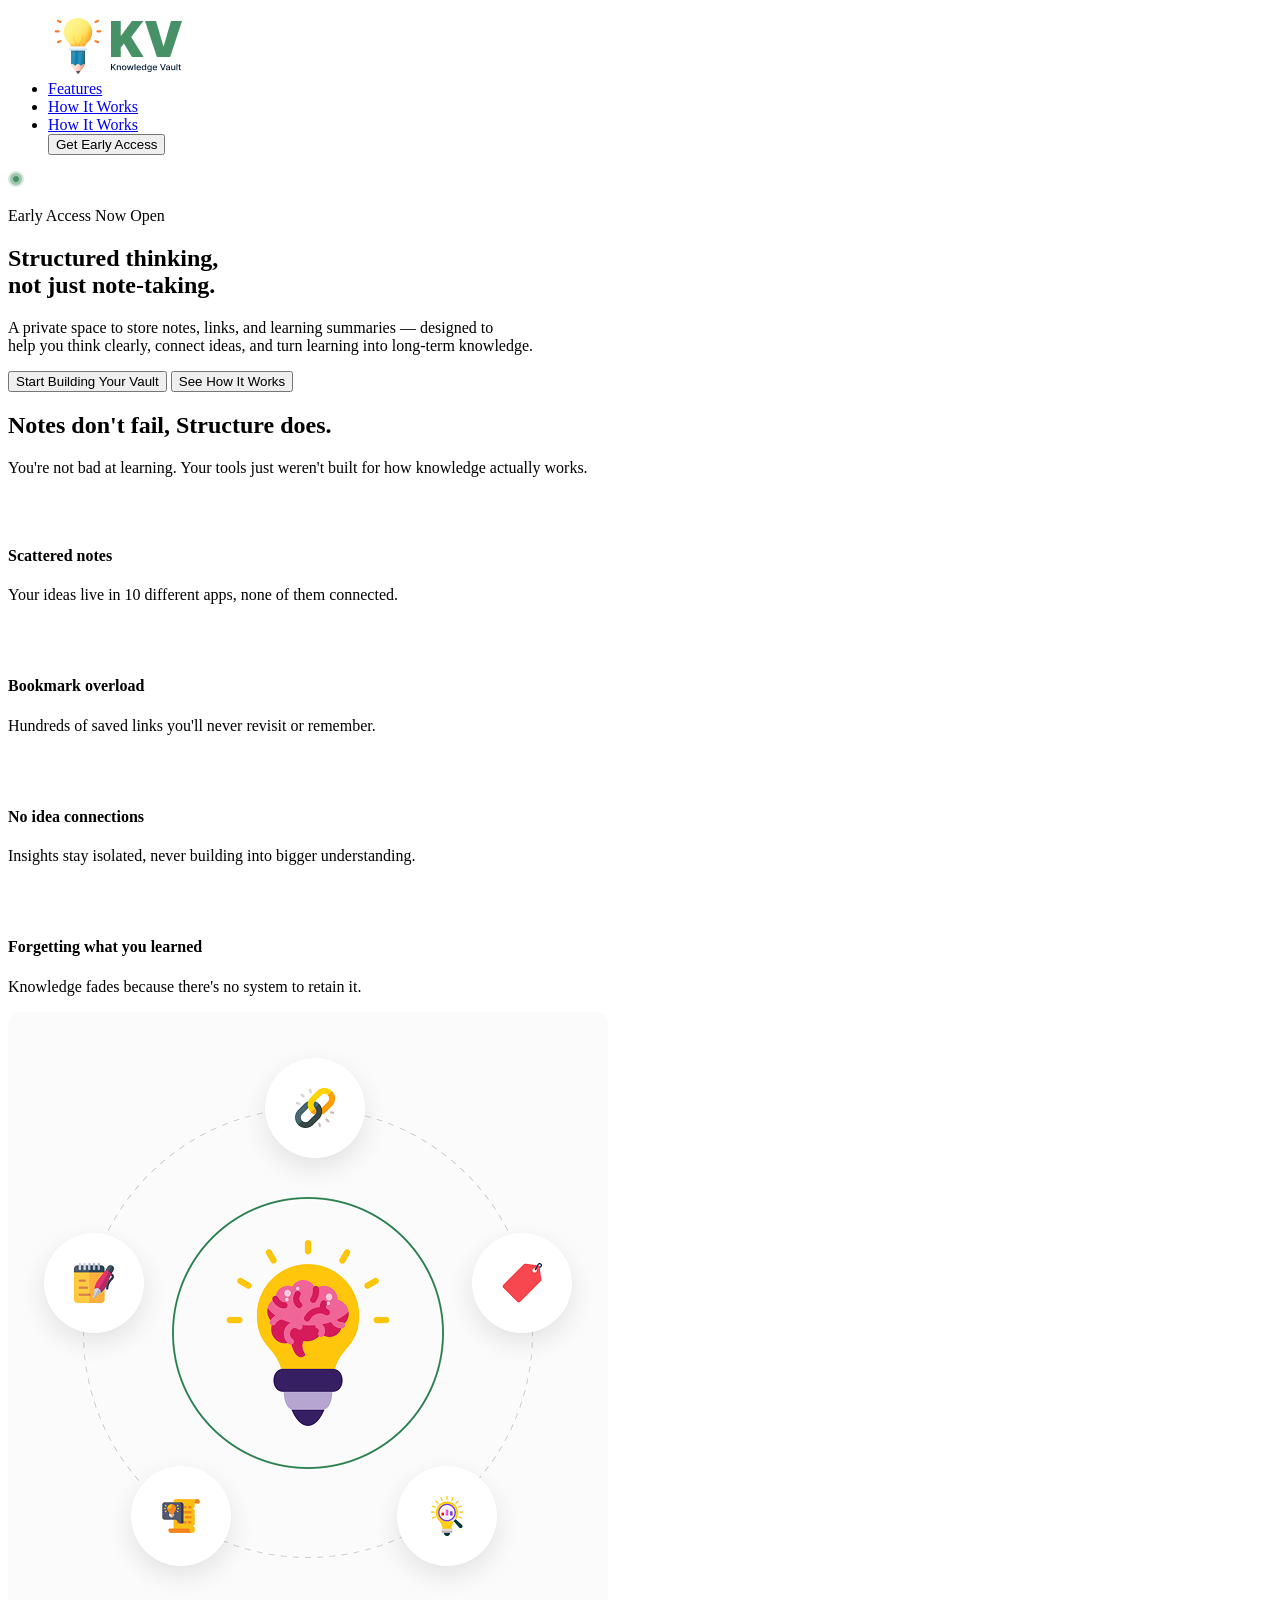
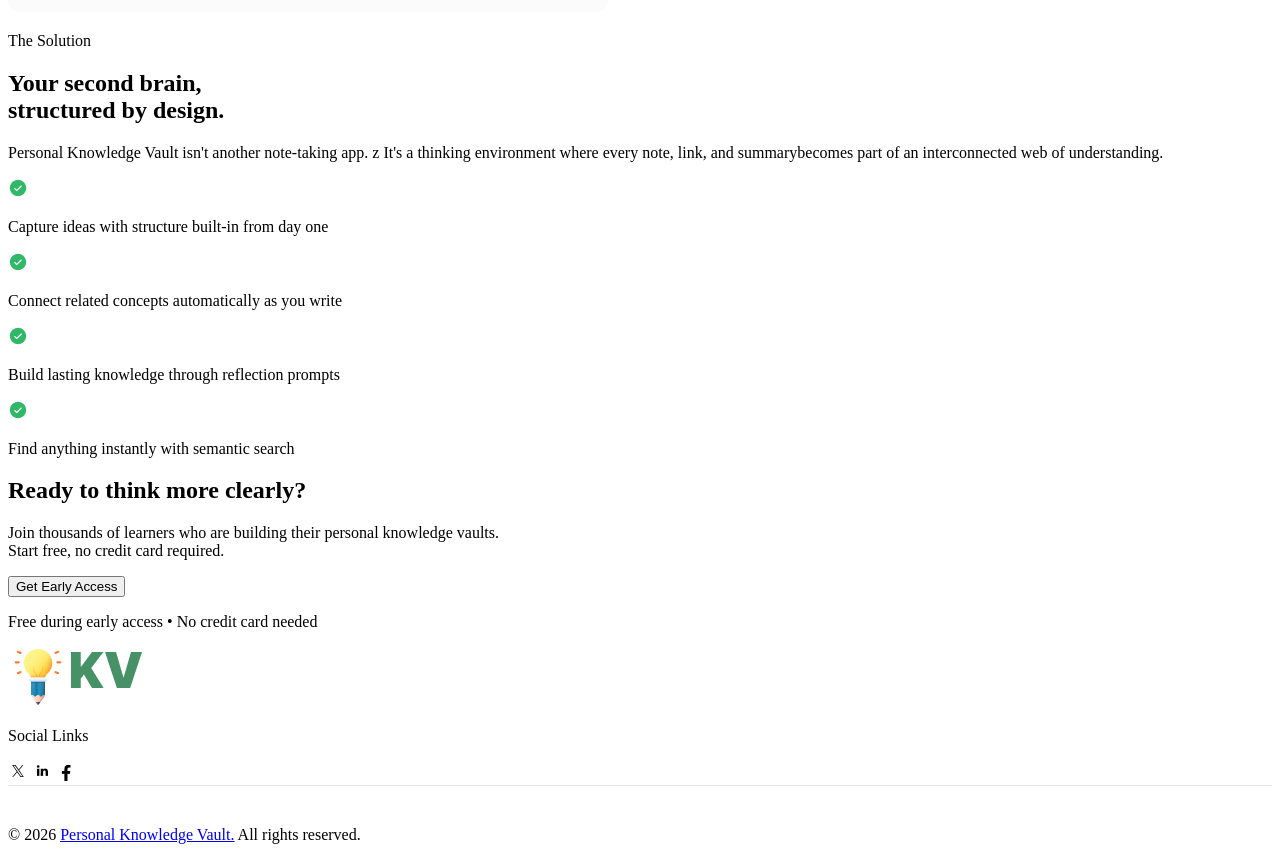
==== index.html @ a53e4078 "Footer Section" ====
<!DOCTYPE html>
<html lang="en">
<head>
    <meta charset="UTF-8">
    <meta name="viewport" content="width=device-width, initial-scale=1.0">
    <link rel="stylesheet" href="/style/style.css">
    <title>Assignment 1</title>
    
</head>
<body>
    <!-- Navbar Section -->
    <header>
        <nav>
            <ul>
                <div>
                    <img src="/assets/logo-navbar.png" alt="">
                </div>
                <div>
                    <li><a href="#">Features</a></li>
                    <li><a href="#">How It Works</a></li>
                    <li><a href="#">How It Works</a></li>
                </div>
                <div>
                    <button>Get Early Access</button>
                </div>
            </ul>
        </nav>
    </header>
    <!-- Banner Section -->
    <section>
        <div>
            <div>
                <img src="/assets/Group 5.png" alt="">
                <p>Early Access Now Open</p>
            </div>
            <h1>
                Structured thinking,</br>
                <span>
                    not just note-taking.
                </span> 
            </h1>
            <p>
                A private space to store notes, links, and learning summaries — designed to</br>
                help you think clearly, connect ideas, and turn learning into long-term knowledge.
            </p>
            <div>
                <button>
                    Start Building Your Vault
                </button>
                <button>
                    See How It Works
                </button>
            </div>
        </div>
    </section>
    <!-- Notes Section -->
     <section>
        <div>
            <div>
                <h2>
                    Notes don't fail, Structure does.
                </h2>
                <p>
                    You're not bad at learning. Your tools just weren't built for how knowledge actually works.
                </p>
            </div>

            <div>
                <div>
                    <div>
                        <img src="/assets/Vector.png" alt="">
                    </div>
                    <h4>Scattered notes</h4>
                    <p>Your ideas live in 10 different apps, none of them connected.</p>
                </div>
                
                <div>
                    <div>
                        <img src="/assets/Bookmarks.png" alt="">
                    </div>
                    <h4>Bookmark overload</h4>
                    <p>Hundreds of saved links you'll never revisit or remember.</p>
                </div>

                <div>
                    <div>
                        <img src="/assets/Brain.png" alt="">
                    </div>
                    <h4>No idea connections</h4>
                    <p>Insights stay isolated, never building into bigger understanding.</p>
                </div>

                <div>
                    <div>
                        <img src="/assets/Info.png" alt="">
                    </div>
                    <h4>Forgetting what you learned</h4>
                    <p>Knowledge fades because there's no system to retain it.</p>
                </div>
            </div>
        </div>
     </section>

     <!-- Second Brain Section -->
      <section>
        <div>
            <div>
                <img src="/assets/knowledge.png" alt="">
            </div>

            <div>
                <p>The Solution</p>
                <h2>Your second brain,</br>structured by design.</h2>
                <p>
                    Personal Knowledge Vault isn't another note-taking app. z It's a thinking environment where every note, link, and summarybecomes part of an interconnected web of understanding.
                </p>
                <div>
                    <div>
                        <img src="/assets/CheckCircle.png" alt="">
                        <p>Capture ideas with structure built-in from day one</p>
                    </div>
                    <div>
                        <img src="/assets/CheckCircle.png" alt="">
                        <p>Connect related concepts automatically as you write</p>
                    </div>
                    <div>
                        <img src="/assets/CheckCircle.png" alt="">
                        <p>Build lasting knowledge through reflection prompts</p>
                    </div>
                    <div>
                        <img src="/assets/CheckCircle.png" alt="">
                        <p>Find anything instantly with semantic search</p>
                    </div>
                    
                </div>
            </div>
        </div>
      </section>
      <!-- Early Access Section -->
       <section>
        <div>
            <div>
                <h2>
                    Ready to think more clearly?
                </h2>
                <p>
                    Join thousands of learners who are building their personal knowledge vaults.</br>Start free, no credit card required.
                </p>
                <button>Get Early Access</button>
            </div>
            <div>
                <p>Free during early access • No credit card needed</p>
            </div>
        </div>
       </section>

       <section>
        <div>
            <div>
                <img src="/assets/logo-footer.png" alt="">
                <div>
                    <div>
                        <p>
                        Social Links
                        </p>
                    </div>
                    
                    <div>
                        <img src="/assets/twiter.png" alt=""><a href=""></a></img>
                        <img src="/assets/linkdin.png" alt=""><a href=""></a></img>
                        <img src="/assets/facebook.png" alt=""><a href=""></a></img>
                    </div>
                </div>
            </div>
            <div>
                <div style="padding: 0px; border-bottom: 1px solid #E5E7EB; margin-bottom: 40px;"></div>
                <p>© 2026 <a href="https://devrafid.github.io/assignment_1/">Personal Knowledge Vault.</a> All rights reserved.</p>
            </div>
        </div>
       </section>
</body>
</html>
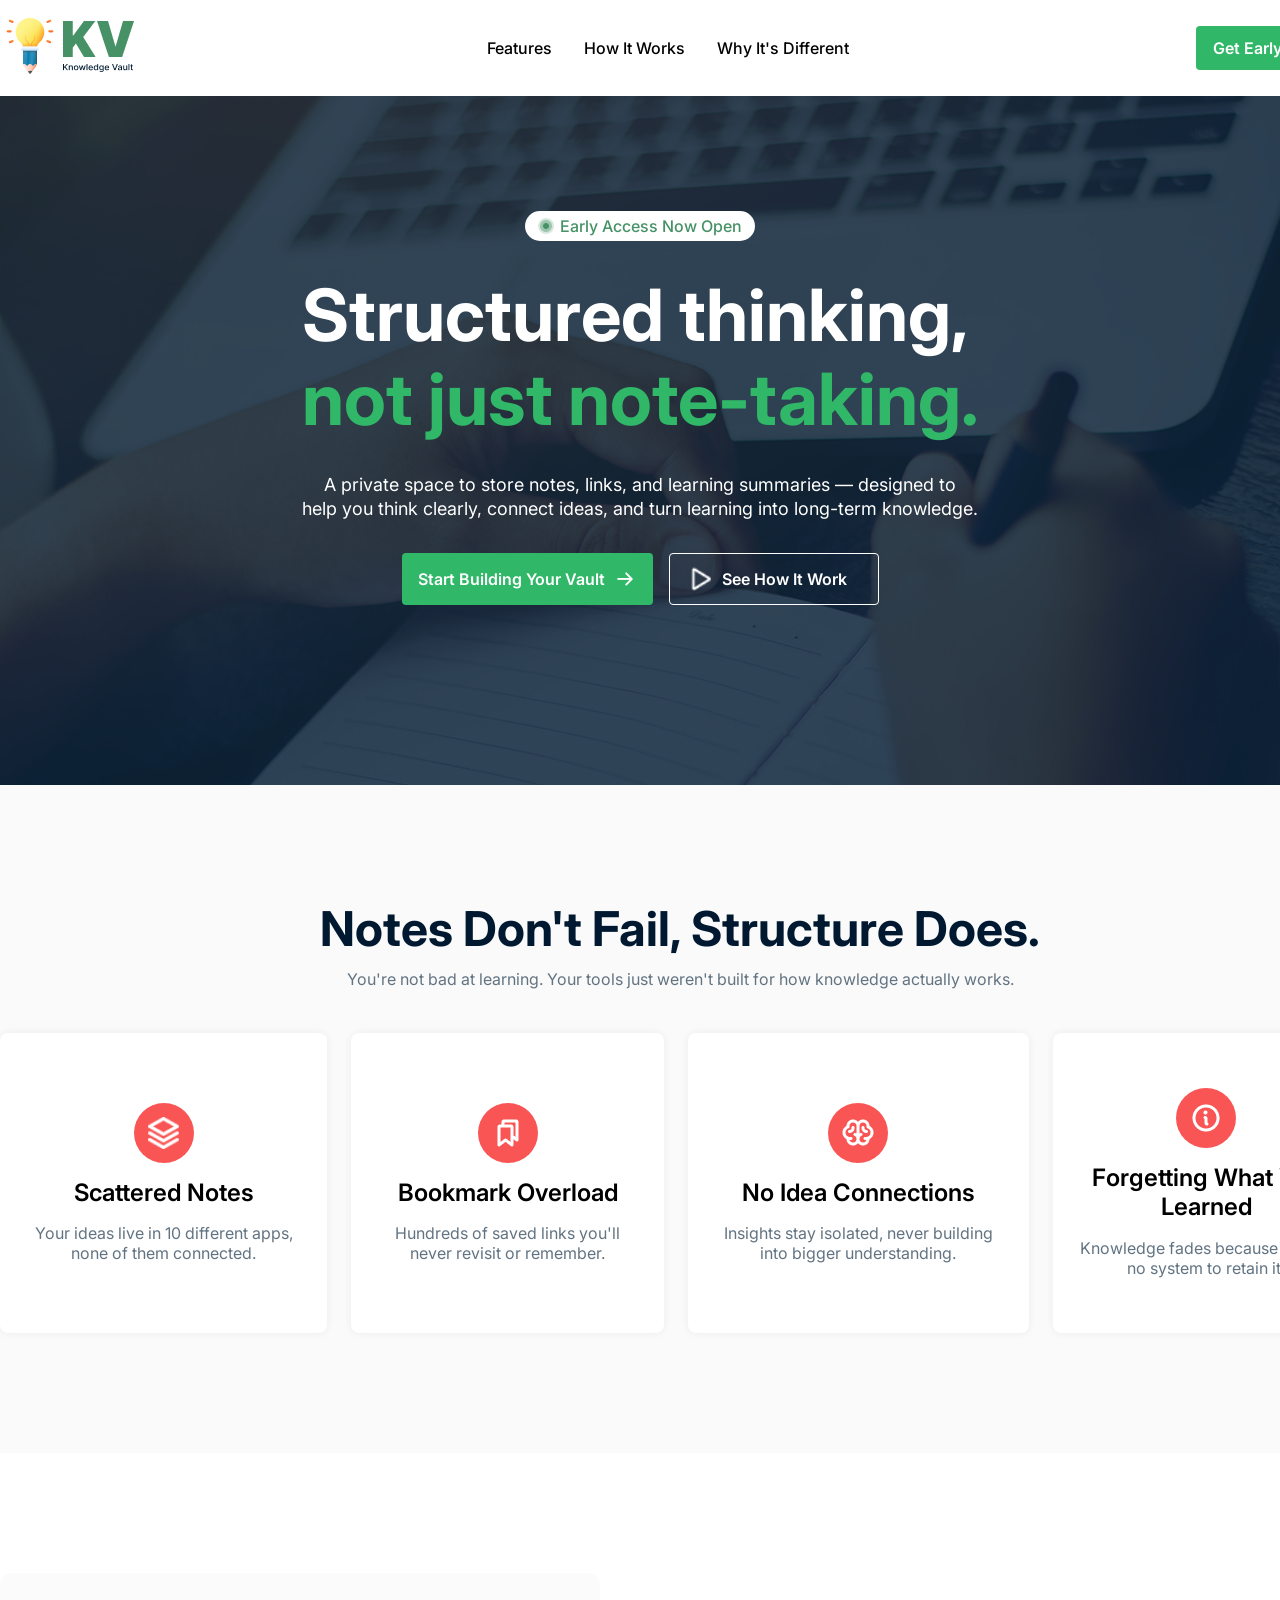
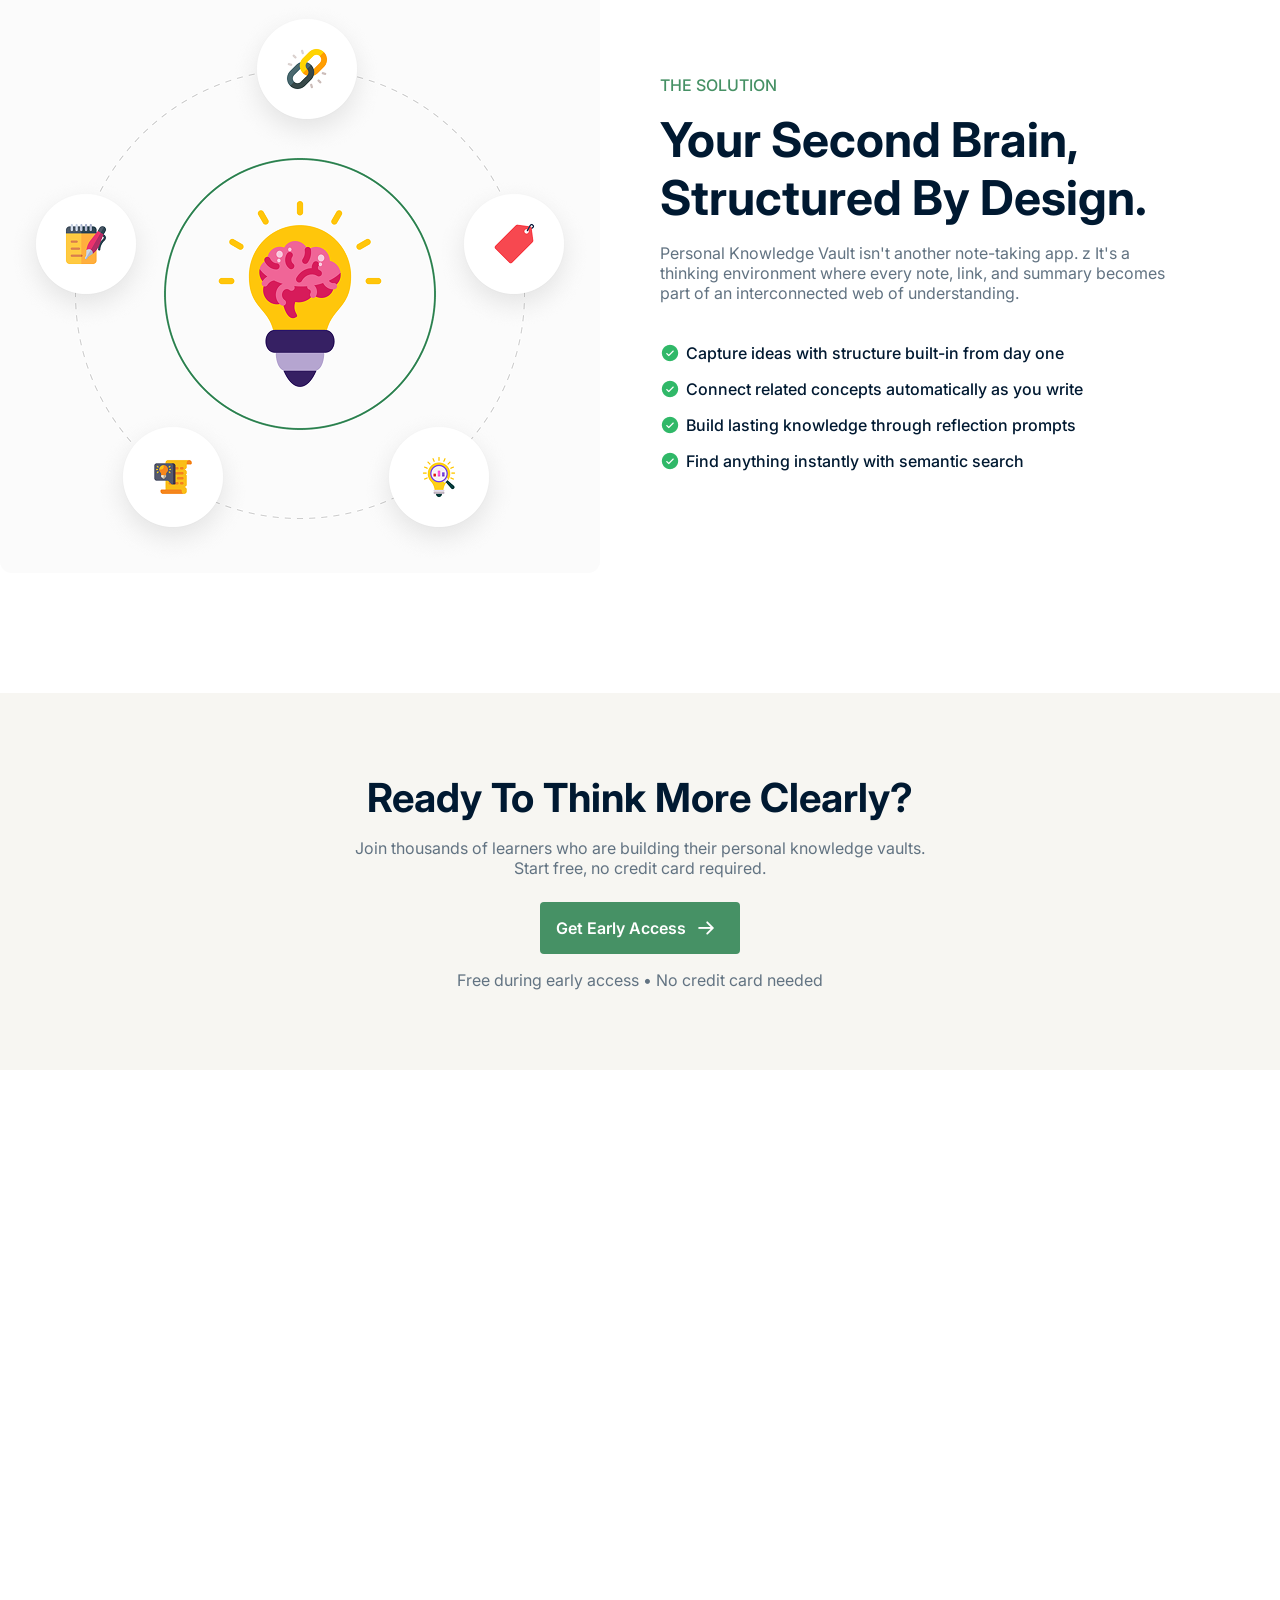
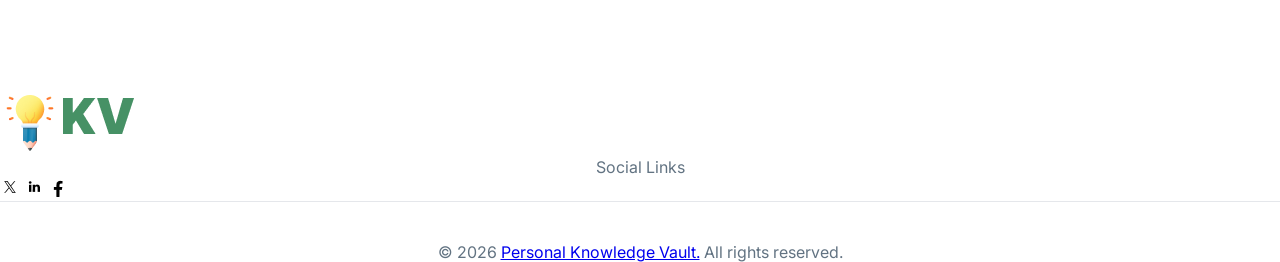
==== commit 121f24c6: "Adding Most of the sections css" ====
--- a/index.html
+++ b/index.html
@@ -5,58 +5,65 @@
     <meta name="viewport" content="width=device-width, initial-scale=1.0">
     <link rel="stylesheet" href="/style/style.css">
     <title>Assignment 1</title>
-    
+    <link rel="preconnect" href="https://fonts.googleapis.com">
+    <link rel="preconnect" href="https://fonts.gstatic.com" crossorigin>
+    <link href="https://fonts.googleapis.com/css2?family=Inter:ital,opsz,wght@0,14..32,100..900;1,14..32,100..900&family=Open+Sans:ital,wght@0,300..800;1,300..800&display=swap" rel="stylesheet">
 </head>
 <body>
     <!-- Navbar Section -->
     <header>
         <nav>
-            <ul>
-                <div>
-                    <img src="/assets/logo-navbar.png" alt="">
-                </div>
-                <div>
-                    <li><a href="#">Features</a></li>
-                    <li><a href="#">How It Works</a></li>
-                    <li><a href="#">How It Works</a></li>
-                </div>
-                <div>
-                    <button>Get Early Access</button>
-                </div>
+            <div class="logo">
+                <img src="assets/logo-navbar.png" alt="">
+            </div>
+            <ul class="menu">
+                <li><a href="#">Features</a></li>
+                <li><a href="#">How It Works</a></li>
+                <li><a href="#">Why It's Different</a></li>
             </ul>
+            <button>
+                <a href="#">Get Early Access</a>
+            </button>
         </nav>
     </header>
     <!-- Banner Section -->
-    <section>
-        <div>
-            <div>
-                <img src="/assets/Group 5.png" alt="">
-                <p>Early Access Now Open</p>
+    <section class="banner">
+        <div class="hero">
+            <div class="early">
+                <img src="assets/Group 5.png" alt="">
+                <p id="early-p">Early Access Now Open</p>
             </div>
-            <h1>
+            <h1 class="hero-h1">
                 Structured thinking,</br>
                 <span>
                     not just note-taking.
                 </span> 
             </h1>
-            <p>
+            <p class="hero-p">
                 A private space to store notes, links, and learning summaries — designed to</br>
                 help you think clearly, connect ideas, and turn learning into long-term knowledge.
             </p>
-            <div>
-                <button>
-                    Start Building Your Vault
-                </button>
-                <button>
-                    See How It Works
-                </button>
+            <div class="hero-btn-div">
+                <div class="hero-btn-box1">
+                    <button class="hero-btn-1">
+                    <a href="">Start Building Your Vault</a>
+                    </button>
+                    <img class="hero-btn-img" src="assets/ArrowRight.png" alt="">
+                </div>
+                <div class="hero-btn-box2">
+                    <img src="assets/Play.png" alt="">
+                    <button class="hero-btn-2">
+                    <a href="#">See How It Work</a>
+                    </button>
+                </div>
+                
             </div>
         </div>
     </section>
     <!-- Notes Section -->
-     <section>
-        <div>
-            <div>
+     <section class="note-sec">
+        <div class="n-main-div">
+            <div class="n-title-div">
                 <h2>
                     Notes don't fail, Structure does.
                 </h2>
@@ -65,99 +72,103 @@
                 </p>
             </div>
 
-            <div>
-                <div>
-                    <div>
-                        <img src="/assets/Vector.png" alt="">
+            <div class="n-content-div">
+                <div class="content-div">
+                    <div class="icon-div">
+                        <img src="assets/Vector.png" alt="">
                     </div>
                     <h4>Scattered notes</h4>
                     <p>Your ideas live in 10 different apps, none of them connected.</p>
                 </div>
-                
-                <div>
-                    <div>
-                        <img src="/assets/Bookmarks.png" alt="">
+                <div class="content-div">
+                    <div class="icon-div">
+                        <img src="assets/Bookmarks.png" alt="">
                     </div>
                     <h4>Bookmark overload</h4>
                     <p>Hundreds of saved links you'll never revisit or remember.</p>
                 </div>
-
-                <div>
-                    <div>
-                        <img src="/assets/Brain.png" alt="">
+                <div class="content-div">
+                    <div class="icon-div">
+                        <img src="assets/Brain.png" alt="">
                     </div>
                     <h4>No idea connections</h4>
                     <p>Insights stay isolated, never building into bigger understanding.</p>
                 </div>
-
-                <div>
-                    <div>
-                        <img src="/assets/Info.png" alt="">
+                <div class="content-div">
+                    <div class="icon-div">
+                        <img src="assets/Info.png" alt="">
                     </div>
                     <h4>Forgetting what you learned</h4>
                     <p>Knowledge fades because there's no system to retain it.</p>
                 </div>
             </div>
         </div>
-     </section>
+    </section>
 
-     <!-- Second Brain Section -->
-      <section>
-        <div>
-            <div>
-                <img src="/assets/knowledge.png" alt="">
+    <!-- Second Brain Section -->
+    <section class="brain-sec">
+        <div class="b-main-div">
+            <div class="b-div1">
+                <img src="assets/knowledge.png" alt="">
             </div>
 
-            <div>
-                <p>The Solution</p>
+            <div class="b-div2">
+                <p class="div2-p1">The Solution</p>
                 <h2>Your second brain,</br>structured by design.</h2>
-                <p>
-                    Personal Knowledge Vault isn't another note-taking app. z It's a thinking environment where every note, link, and summarybecomes part of an interconnected web of understanding.
+                <p class="div2-p2">
+                    Personal Knowledge Vault isn't another note-taking app. z It's a thinking environment where every note, link, and summary becomes part of an interconnected web of understanding.
                 </p>
-                <div>
-                    <div>
-                        <img src="/assets/CheckCircle.png" alt="">
+                <div class="check-list">
+                    <div class="check-div">
+                        <img src="assets/CheckCircle.png" alt="">
                         <p>Capture ideas with structure built-in from day one</p>
                     </div>
-                    <div>
-                        <img src="/assets/CheckCircle.png" alt="">
+                    <div class="check-div">
+                        <img src="assets/CheckCircle.png" alt="">
                         <p>Connect related concepts automatically as you write</p>
                     </div>
-                    <div>
-                        <img src="/assets/CheckCircle.png" alt="">
+                    <div class="check-div">
+                        <img src="assets/CheckCircle.png" alt="">
                         <p>Build lasting knowledge through reflection prompts</p>
                     </div>
-                    <div>
-                        <img src="/assets/CheckCircle.png" alt="">
+                    <div class="check-div">
+                        <img src="assets/CheckCircle.png" alt="">
                         <p>Find anything instantly with semantic search</p>
                     </div>
                     
                 </div>
             </div>
         </div>
-      </section>
-      <!-- Early Access Section -->
-       <section>
-        <div>
-            <div>
+    </section>
+
+    <!-- Early Access Section -->
+    <section class="early-sec">
+        <div class="e-main-div">
+            <div class="e-div1">
                 <h2>
                     Ready to think more clearly?
                 </h2>
                 <p>
                     Join thousands of learners who are building their personal knowledge vaults.</br>Start free, no credit card required.
                 </p>
-                <button>Get Early Access</button>
             </div>
-            <div>
+            <div class="e-div2">
+                <div class="div2-btn-box1">
+                    <button class="div2-btn1">
+                        <a href="">Get Early Access</a>
+                    </button>
+                    <img class="div2-btn-img" src="assets/ArrowRight.png" alt="">
+                </div>
                 <p>Free during early access • No credit card needed</p>
             </div>
         </div>
-       </section>
+    </section>
 
-       <section>
+    <!-- Footer Section -->
+    <section>
         <div>
             <div>
-                <img src="/assets/logo-footer.png" alt="">
+                <img src="assets/logo-footer.png" alt="">
                 <div>
                     <div>
                         <p>
@@ -166,9 +177,9 @@
                     </div>
                     
                     <div>
-                        <img src="/assets/twiter.png" alt=""><a href=""></a></img>
-                        <img src="/assets/linkdin.png" alt=""><a href=""></a></img>
-                        <img src="/assets/facebook.png" alt=""><a href=""></a></img>
+                        <img src="assets/twiter.png" alt=""><a href=""></a></img>
+                        <img src="assets/linkdin.png" alt=""><a href=""></a></img>
+                        <img src="assets/facebook.png" alt=""><a href=""></a></img>
                     </div>
                 </div>
             </div>
@@ -177,6 +188,6 @@
                 <p>© 2026 <a href="https://devrafid.github.io/assignment_1/">Personal Knowledge Vault.</a> All rights reserved.</p>
             </div>
         </div>
-       </section>
+    </section>
 </body>
 </html>
--- a/style/style.css
+++ b/style/style.css
@@ -0,0 +1,398 @@
+*{
+    margin: 0;
+    padding: 0;
+    box-sizing: border-box;
+    font-family: "Inter", sans-serif;
+    font-optical-sizing: auto;
+}
+p{
+    font-size: 16px;
+    font-weight: 400;
+    line-height: 20px;
+    color: #627382;
+    text-align: center;
+}
+.inter{
+  font-family: "Inter", sans-serif;
+  font-optical-sizing: auto;
+}
+/* Nav-bar css */
+nav div img{
+    width:139px ;
+    height:60px ;
+}
+header{
+    padding: 0x auto;
+    
+}
+nav{
+    width: 1360px;
+    margin: 0 auto;
+    padding: 16px 0px;
+    display: flex;
+    justify-content: space-between;
+    align-items: center;
+}
+.menu{
+    display: flex;
+    list-style: none;
+    gap: 32px;
+    align-items: center;
+    
+}
+nav .menu a{
+    text-decoration: none;
+    color: #000000;
+    font-size: 16px;
+    font-weight: 500;
+    line-height: 152%;
+    text-transform: capitalize;
+}
+nav button{
+    color: white;
+    padding: 12px 16px;
+    border-radius: 4px;
+    border:none ;
+    background-color: #30B868;
+    width: 164px;
+    height: 44px;
+    cursor: pointer;
+    transition-duration: 200ms;
+}
+nav button:hover{
+    background-color:#F95555 ;
+}
+nav button a{
+    text-decoration: none;
+    color: #ffffff;
+    font-size: 16px;
+    font-weight: 600;
+}
+nav button a:hover{
+    font-size: 18px;
+}
+/* Banner Section Css */
+.banner{
+    background-image: url(/assets/hero-bg.png);
+    background-repeat: no-repeat;
+    background-position: center;
+    background-size: cover;
+    /* height: 674px; */
+    align-items: center;
+    display: flex;
+    justify-content: center
+}
+.hero{
+    width: 1360px;
+    height: fit-content;
+    gap: 32px;
+    display: flex;
+    flex-direction: column;
+    align-items: center;
+    margin: 115px auto 180px auto;
+}
+.early{
+    display: flex;
+    padding: 8px 12px;
+    width: 230px;
+    height: 30px;
+    border-radius: 1000px;
+    gap: 6px;
+    background-color:#FFFFFF ;
+    align-items: center;
+    justify-content: center;
+}
+#early-p{
+    color: #469165;
+    font-size: 16px;
+    font-weight: 500;
+    
+}
+.hero-h1{
+    font-size: 72px;
+    font-weight: 700;
+    line-height: 84px;
+    color: white
+}
+.hero-h1 span{
+    color:#30B868 ;
+}
+.hero-p{
+    font-size: 18px;
+    color: #FFFFFF;
+    font-weight: 400;
+    line-height: 24px;
+}
+
+.hero-btn-div{
+    justify-content: center;
+    display: flex;
+    gap: 16px;
+}
+.hero-btn-box1{
+    display: flex;
+    width: 251px;
+    height: 52px;
+    border-radius: 4px;
+    padding: 12px 16px;
+    background-color: #30B868;
+    gap: 10px;
+    align-content: center;
+    cursor: pointer;
+    transition-duration: 200ms;
+}
+.hero-btn-box1:hover{
+    background-color: #F95555;
+}
+.hero-btn-1{
+    border: none;
+    background-color: #00000000;
+    align-items: center;
+    cursor: pointer;
+    transition-duration: 200ms;
+}
+.hero-btn-1 a{
+    text-decoration: none;
+    color: #ffffff;
+    font-size: 16px;
+    font-weight: 600;
+}
+.hero-btn-box2{
+    display: flex;
+    width: 210px;
+    height: 52px;
+    border-radius: 4px;
+    padding: 12px 16px;
+    background-color: #00000000;
+    border: 1px solid white;
+    align-content: center;
+    gap: 10px;
+    cursor: pointer;
+    transition-duration: 200ms;
+}
+.hero-btn-box2:hover{
+    background-color: #F95555;
+}
+.hero-btn-2{
+    border: none;
+    background-color: #00000000;
+}
+.hero-btn-2 a{
+    text-decoration: none;
+    color: #ffffff;
+    font-size: 16px;
+    font-weight: 600;
+}
+.hero-btn-img{
+    align-items: center;
+    justify-content: center;
+    align-self: center;
+}
+
+/* Note Section Css */
+.note-sec{
+    width: auto;
+    display: flex;
+    flex-direction: column;
+    align-items: center;
+    background-color: #fafafa;
+}
+.n-main-div{
+    width: 1360px;
+    margin: 120px auto;
+    display: flex;
+    flex-direction: column;
+    align-items: center;
+    gap: 44px;
+}
+.n-title-div{
+    display: flex;
+    flex-direction: column;
+    align-items: center;
+    gap: 16px;
+}
+.n-title-div h2{
+    font-size: 48px;
+    font-weight: 700;
+    text-transform: capitalize;
+    line-height: 100%;
+    color: #001931;
+}
+.n-content-div{
+    display: flex;
+    flex-direction: row;
+    gap: 24px;
+}
+.content-div{
+    height: 300px;
+    display: flex;
+    flex-direction: column;
+    border-radius: 8px;
+    padding: 24px;
+    background-color: #FFFFFF;
+    gap: 16px;
+    align-items: center;
+    justify-content: center;
+    box-shadow:0 0 8px 0 #0000000F;
+}
+.icon-div{
+    background-color: #F95555;
+    width: 60px;
+    height: 60px;
+    display: flex;
+    flex-direction: column;
+    border-radius: 50px;
+    align-items: center;
+    justify-content: center;
+}
+.icon-div img{
+    width: 32px;
+    height: 32px;
+}
+.content-div h4{
+    font-size: 24px;
+    font-weight: 600;
+    line-height: 120%;
+    text-transform: capitalize;
+    text-align: center;
+    columns: #001931;
+}
+
+/* Second Brain Section css */
+.brain-sec{
+    width: auto;
+    display: flex;
+    flex-direction: column;
+    align-items: center;
+}
+.b-main-div{
+    display: flex;
+    flex-direction: row;
+    width: 1360px;
+    margin: 120px auto;
+    gap: 60px;
+    align-items: center;
+}
+.b-div1{
+    display: flex;
+    flex-direction: column;
+    border-radius: 12px;
+}
+.b-div1 img{
+    height: 600px;
+    width: 600px;
+}
+.b-div2{
+    display: flex;
+    flex-direction: column;
+    gap: 16px;
+}
+.b-div2 h2{
+    font-size: 48px;
+    font-weight: 700;
+    line-height: 120%;
+    text-transform: capitalize;
+    color: #001931;
+}
+.div2-p1{
+    font-weight: 500;
+    color: #469165;
+    text-transform: uppercase;
+    text-align: left;
+}
+.div2-p2{
+    text-align: left;
+    margin-right: 190px;
+}
+.check-list{
+    display: flex;
+    flex-direction: column;
+    gap: 16px;
+    margin-top: 24px;
+}
+.check-div{
+    display: flex;
+    flex-direction: row;
+    gap: 6px;
+}
+.check-div img{
+    height: 20px;
+    width: 20px;
+}
+.check-div p{
+    color: #001931;
+    text-align: left;
+    font-weight: 500;
+}
+
+/* Early Access Section css */
+.early-sec{
+    width: auto;
+    display: flex;
+    flex-direction: column;
+    align-items: center;
+    height: 1000px;
+}
+.e-main-div{
+    width: 1360px;
+    display: flex;
+    flex-direction: column;
+    background-color: #F7F6F2;
+    border-radius: 12px;
+    padding: 80px 40px;
+    gap: 24px;
+    margin-bottom: 120px;
+}
+.e-div1{
+    display: flex;
+    flex-direction: column;
+    gap: 16px;
+}
+.e-div1 h2{
+    color: #001931;
+    font-size: 40px;
+    font-weight: 700;
+    text-align: center;
+    text-transform: capitalize;
+}
+.e-div2{
+    display: flex;
+    flex-direction: column;
+    align-items: center;
+    gap: 16px;
+}
+.div2-btn-box1{
+    display: flex;
+    flex-direction: row;
+    width: 200px;
+    height: 52px;
+    border-radius: 4px;
+    /* padding: 12px 16px; */
+    padding-left: 16px;
+    background-color: #469165;
+    gap: 10px;
+    cursor: pointer;
+    transition-duration: 200ms;
+    /* justify-content: center; */
+}
+.div2-btn-box1:hover{
+    background-color: #F95555;
+    gap: 20px;
+}
+.div2-btn-box1{
+    align-items: center;
+}
+.div2-btn1{
+    border: none;
+    background-color: #00000000;
+    align-items: center;
+    cursor: pointer;
+    transition-duration: 200ms;
+}
+.div2-btn1 a{
+    text-decoration: none;
+    color: #ffffff;
+    font-size: 16px;
+    font-weight: 600;
+    text-align: left;
+}
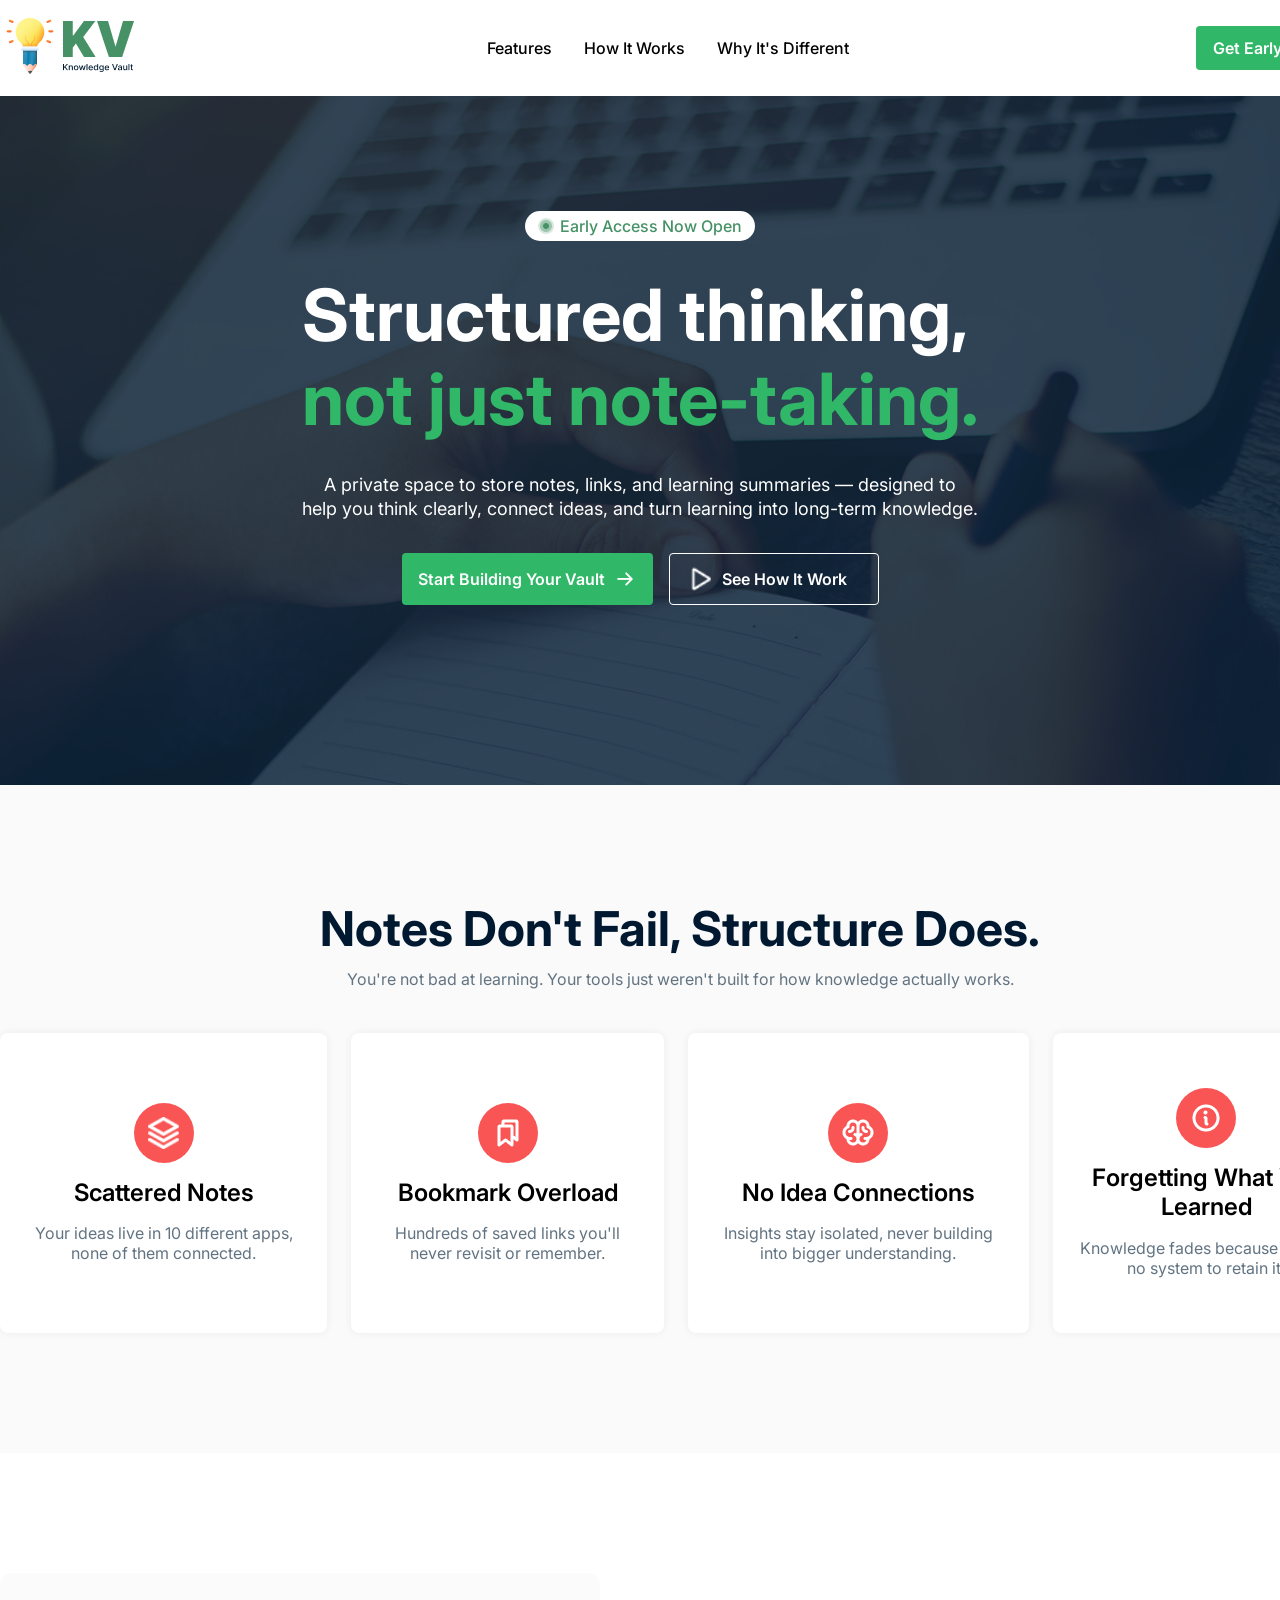
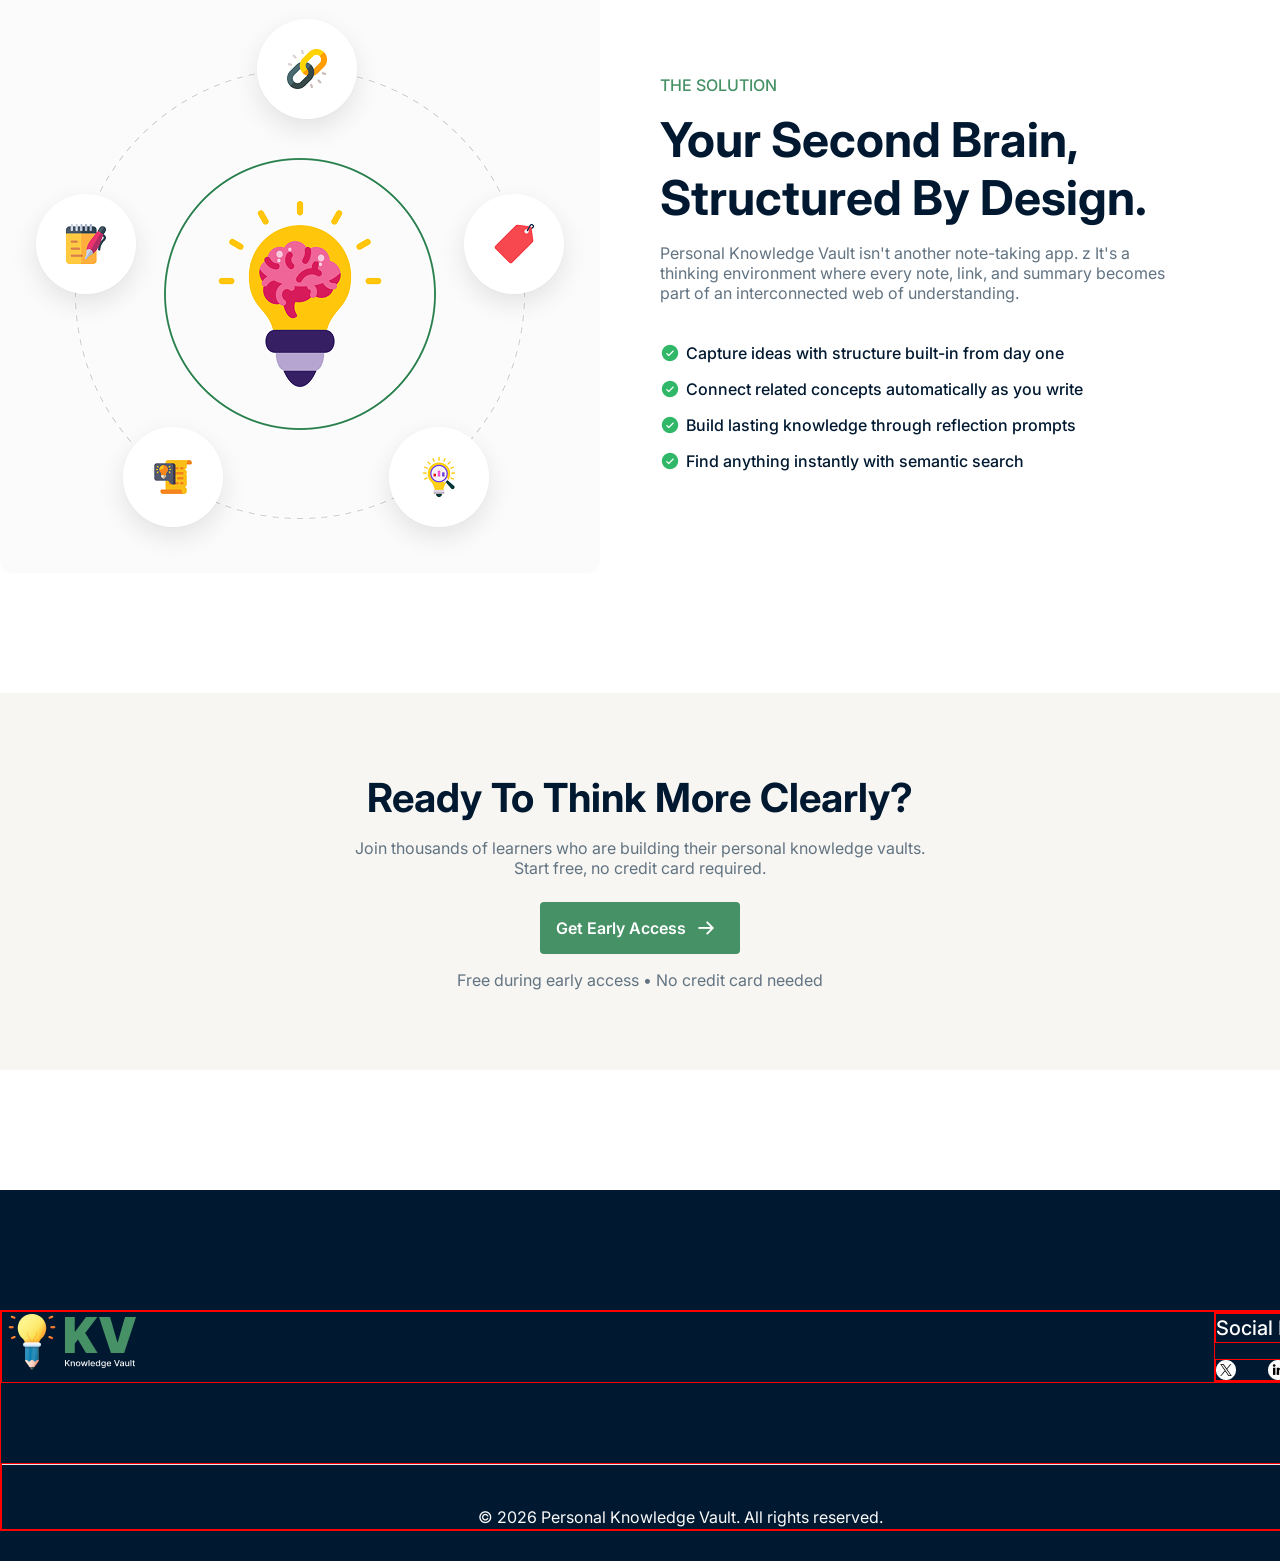
==== commit 65356ab2: "Adding CSS" ====
--- a/index.html
+++ b/index.html
@@ -14,7 +14,7 @@
     <header>
         <nav>
             <div class="logo">
-                <img src="assets/logo-navbar.png" alt="">
+                <img href="" src="assets/logo-navbar.png" alt="">
             </div>
             <ul class="menu">
                 <li><a href="#">Features</a></li>
@@ -165,26 +165,25 @@
     </section>
 
     <!-- Footer Section -->
-    <section>
-        <div>
-            <div>
+    <section class="foot-sec">
+        <div class="f-main-div">
+            <div class="f-div1">
                 <img src="assets/logo-footer.png" alt="">
-                <div>
-                    <div>
+                <div class="social">
+                    <div class="s-div1">
                         <p>
                         Social Links
                         </p>
                     </div>
-                    
-                    <div>
+                    <div class="s-div2">
                         <img src="assets/twiter.png" alt=""><a href=""></a></img>
                         <img src="assets/linkdin.png" alt=""><a href=""></a></img>
                         <img src="assets/facebook.png" alt=""><a href=""></a></img>
                     </div>
                 </div>
             </div>
-            <div>
-                <div style="padding: 0px; border-bottom: 1px solid #E5E7EB; margin-bottom: 40px;"></div>
+            <div class="f-div2">
+                <div></div>
                 <p>© 2026 <a href="https://devrafid.github.io/assignment_1/">Personal Knowledge Vault.</a> All rights reserved.</p>
             </div>
         </div>
--- a/style/style.css
+++ b/style/style.css
@@ -68,9 +68,6 @@
     font-size: 16px;
     font-weight: 600;
 }
-nav button a:hover{
-    font-size: 18px;
-}
 /* Banner Section Css */
 .banner{
     background-image: url(/assets/hero-bg.png);
@@ -331,7 +328,6 @@
     display: flex;
     flex-direction: column;
     align-items: center;
-    height: 1000px;
 }
 .e-main-div{
     width: 1360px;
@@ -395,4 +391,78 @@
     font-size: 16px;
     font-weight: 600;
     text-align: left;
+}
+
+/* Footer Section css */
+.foot-sec{
+    width: auto;
+    display: flex;
+    flex-direction: column;
+    align-items: center;
+    background-color: #001931;
+}
+.f-main-div{
+    width: 1360px;
+    display: flex;
+    flex-direction: column;
+    margin: 120px auto 30px auto;
+    gap: 80px;
+    border: 1px solid red;
+}
+.f-div1{
+    display: flex;
+    flex-direction: row;
+    justify-content: space-between;
+    border: 1px solid red;
+}
+.f-div1 img{
+    width: 139px;
+    height: 60px;
+}
+.social{
+    display: flex;
+    flex-direction: column;
+    gap: 16px;
+
+    border: 1px solid red;
+    
+}
+.s-div1{
+    display: flex;
+    flex-direction: column;
+    border: 1px solid red;
+}
+.s-div1 p{
+    font-size: 20px;
+    font-weight: 500;
+    line-height: 28px;
+    color: #FFFFFF;
+    text-align: left;
+}
+.s-div2{
+    display: flex;
+    flex-direction: row;
+    gap: 16px;
+    border: 1px solid red;
+}
+.s-div2 img{
+    width: 20px;
+    height: 20px;
+}
+.f-div2{
+    border: 1px solid red;
+}
+.f-div2 div{
+    border-bottom: 1px solid #E5E7EB;
+    margin-bottom: 40px;
+
+}
+.f-div2 p{
+    line-height: 24px;
+    color: #FAFAFA;
+}
+.f-div2 p a{
+    line-height: 24px;
+    color: #FAFAFA;
+    text-decoration: none;
 }
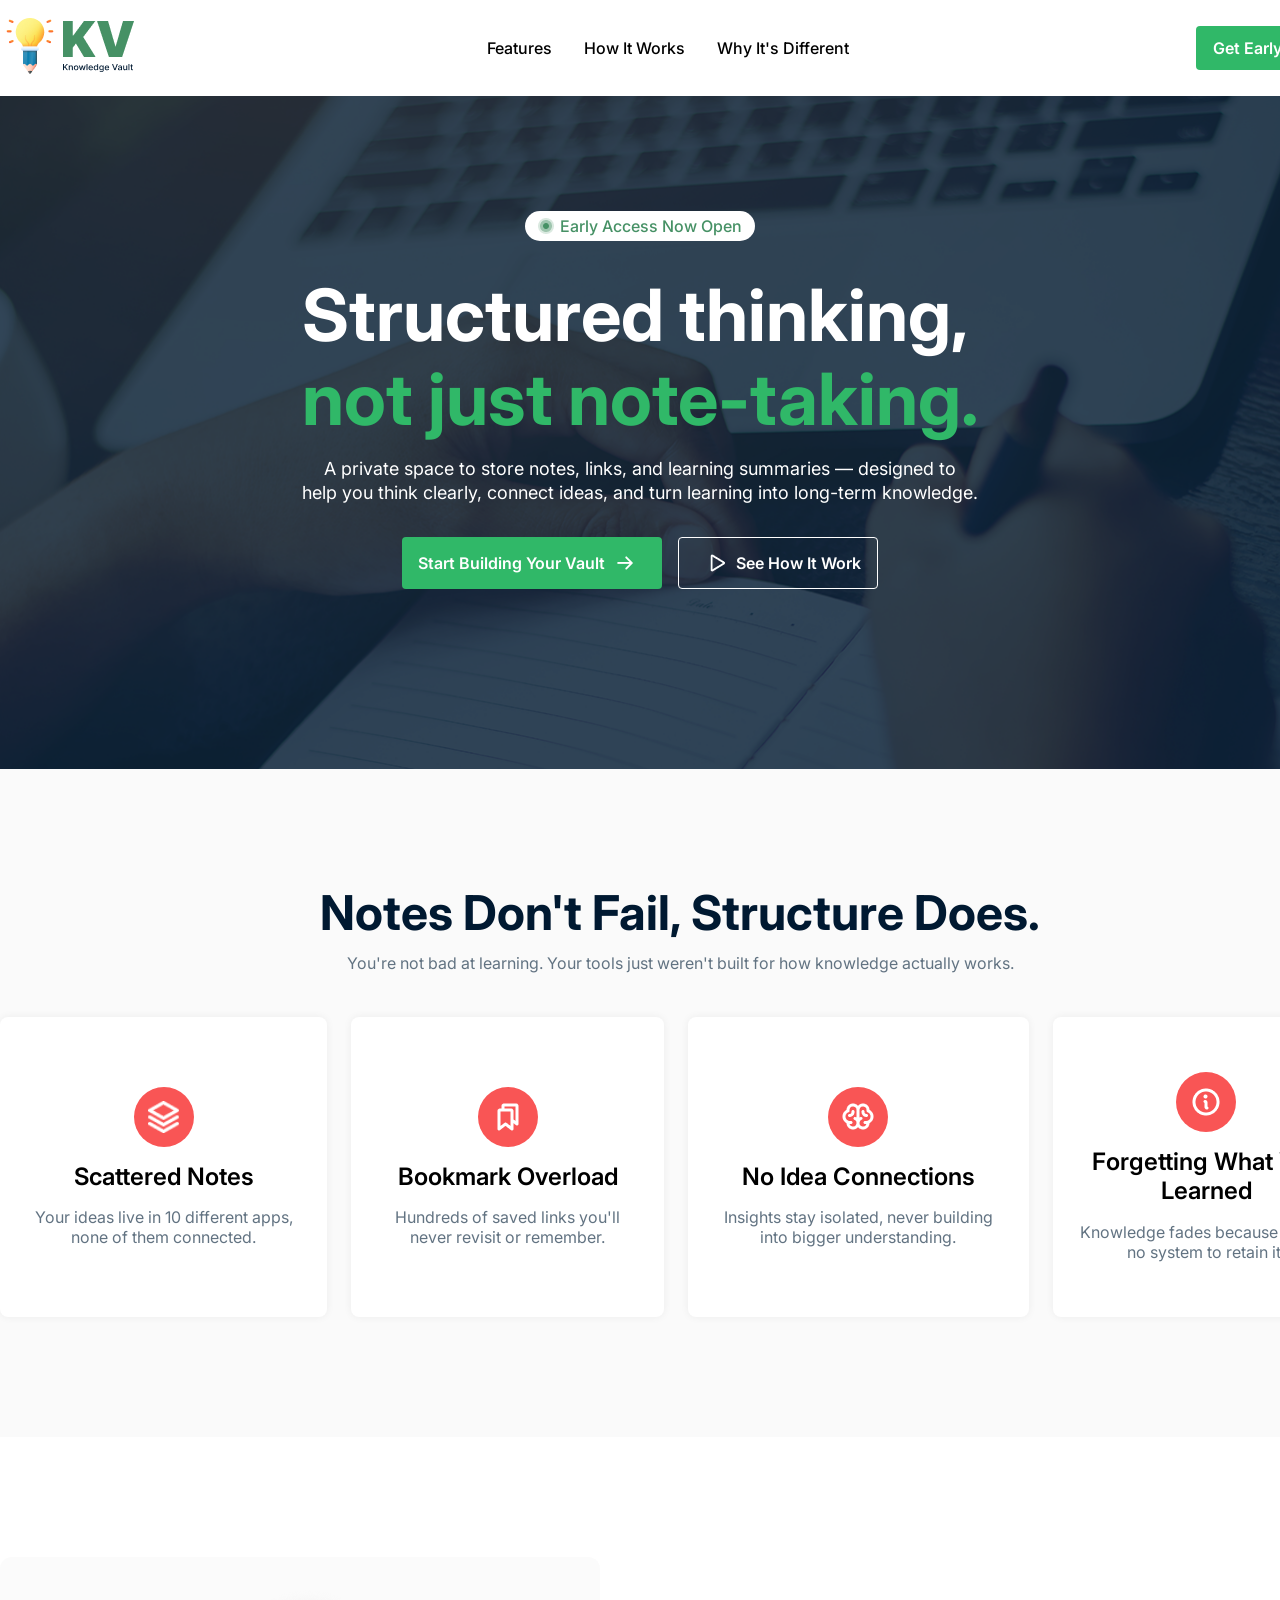
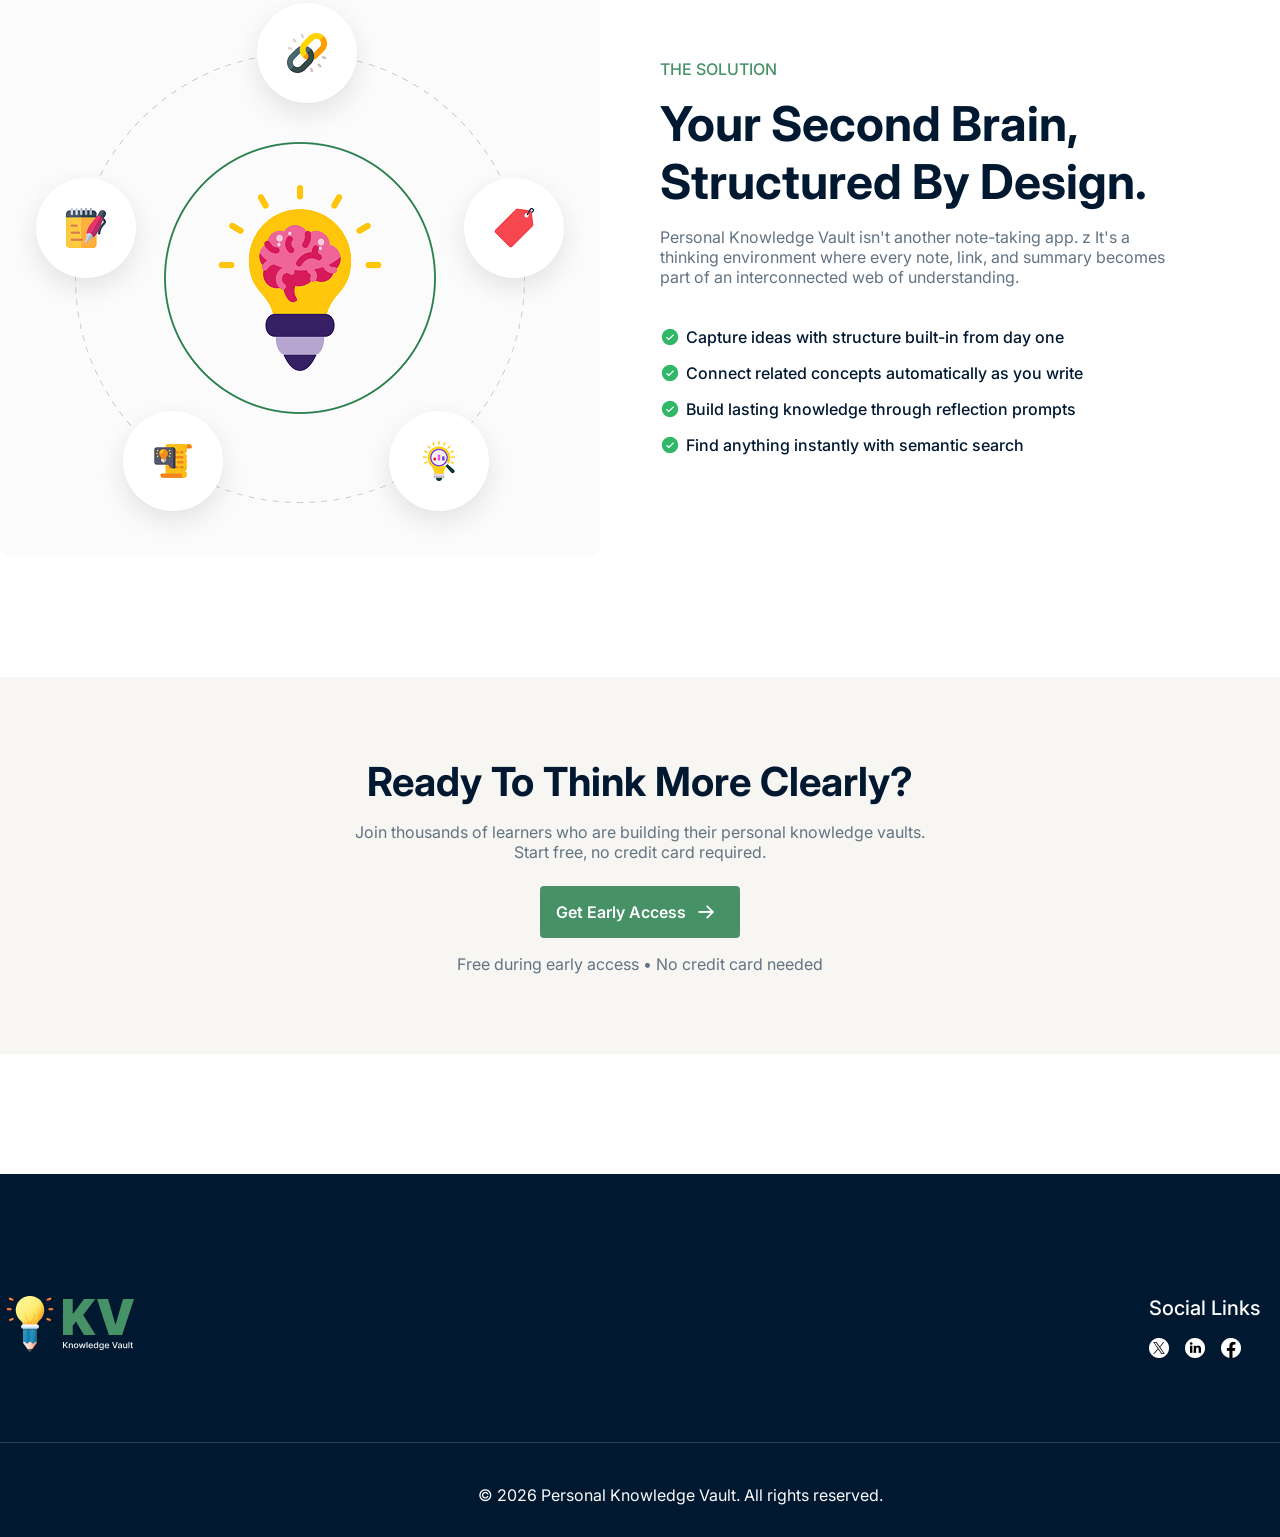
==== commit d0f19889: "Solve All Issue & Give Final Touch" ====
--- a/index.html
+++ b/index.html
@@ -3,7 +3,7 @@
 <head>
     <meta charset="UTF-8">
     <meta name="viewport" content="width=device-width, initial-scale=1.0">
-    <link rel="stylesheet" href="/style/style.css">
+    <link rel="stylesheet" href="style/style.css">
     <title>Assignment 1</title>
     <link rel="preconnect" href="https://fonts.googleapis.com">
     <link rel="preconnect" href="https://fonts.gstatic.com" crossorigin>
@@ -14,7 +14,7 @@
     <header>
         <nav>
             <div class="logo">
-                <img href="" src="assets/logo-navbar.png" alt="">
+                <a href=""><img src="assets/logo-navbar.png" alt=""></a>
             </div>
             <ul class="menu">
                 <li><a href="#">Features</a></li>
@@ -46,14 +46,14 @@
             <div class="hero-btn-div">
                 <div class="hero-btn-box1">
                     <button class="hero-btn-1">
-                    <a href="">Start Building Your Vault</a>
+                        <a href="">Start Building Your Vault</a>
                     </button>
                     <img class="hero-btn-img" src="assets/ArrowRight.png" alt="">
                 </div>
                 <div class="hero-btn-box2">
-                    <img src="assets/Play.png" alt="">
+                    <img class="hero-btn-img" src="assets/Play.png" alt="">
                     <button class="hero-btn-2">
-                    <a href="#">See How It Work</a>
+                        <a href="#">See How It Work</a>
                     </button>
                 </div>
                 
@@ -155,7 +155,7 @@
             <div class="e-div2">
                 <div class="div2-btn-box1">
                     <button class="div2-btn1">
-                        <a href="">Get Early Access</a>
+                        <a href="#">Get Early Access</a>
                     </button>
                     <img class="div2-btn-img" src="assets/ArrowRight.png" alt="">
                 </div>
@@ -176,9 +176,9 @@
                         </p>
                     </div>
                     <div class="s-div2">
-                        <img src="assets/twiter.png" alt=""><a href=""></a></img>
-                        <img src="assets/linkdin.png" alt=""><a href=""></a></img>
-                        <img src="assets/facebook.png" alt=""><a href=""></a></img>
+                        <a href="#"><img src="assets/twiter.png" alt=""></img></a>
+                        <a href="#"><img src="assets/linkdin.png" alt=""></img></a>
+                        <a href="#"><img src="assets/facebook.png" alt=""></img></a>
                     </div>
                 </div>
             </div>
--- a/style/style.css
+++ b/style/style.css
@@ -70,11 +70,10 @@
 }
 /* Banner Section Css */
 .banner{
-    background-image: url(/assets/hero-bg.png);
+    background-image: url("../assets/hero-bg.png");
     background-repeat: no-repeat;
     background-position: center;
     background-size: cover;
-    /* height: 674px; */
     align-items: center;
     display: flex;
     justify-content: center
@@ -82,7 +81,7 @@
 .hero{
     width: 1360px;
     height: fit-content;
-    gap: 32px;
+    gap: 16px;
     display: flex;
     flex-direction: column;
     align-items: center;
@@ -98,6 +97,7 @@
     background-color:#FFFFFF ;
     align-items: center;
     justify-content: center;
+    margin-bottom: 16px;
 }
 #early-p{
     color: #469165;
@@ -125,10 +125,11 @@
     justify-content: center;
     display: flex;
     gap: 16px;
+    margin-top: 16px;
 }
 .hero-btn-box1{
     display: flex;
-    width: 251px;
+    width: 260px;
     height: 52px;
     border-radius: 4px;
     padding: 12px 16px;
@@ -140,6 +141,7 @@
 }
 .hero-btn-box1:hover{
     background-color: #F95555;
+    gap: 15px;
 }
 .hero-btn-1{
     border: none;
@@ -156,19 +158,20 @@
 }
 .hero-btn-box2{
     display: flex;
-    width: 210px;
+    width: 200px;
     height: 52px;
     border-radius: 4px;
     padding: 12px 16px;
     background-color: #00000000;
     border: 1px solid white;
-    align-content: center;
+    justify-content: right;
     gap: 10px;
     cursor: pointer;
     transition-duration: 200ms;
 }
 .hero-btn-box2:hover{
     background-color: #F95555;
+    gap: 15px;
 }
 .hero-btn-2{
     border: none;
@@ -181,6 +184,8 @@
     font-weight: 600;
 }
 .hero-btn-img{
+    width: 20px;
+    height: 20px;
     align-items: center;
     justify-content: center;
     align-self: center;
@@ -407,13 +412,11 @@
     flex-direction: column;
     margin: 120px auto 30px auto;
     gap: 80px;
-    border: 1px solid red;
 }
 .f-div1{
     display: flex;
     flex-direction: row;
     justify-content: space-between;
-    border: 1px solid red;
 }
 .f-div1 img{
     width: 139px;
@@ -423,14 +426,12 @@
     display: flex;
     flex-direction: column;
     gap: 16px;
-
-    border: 1px solid red;
-    
+    justify-content: space-between;
+    margin-right: 100px;
 }
 .s-div1{
     display: flex;
     flex-direction: column;
-    border: 1px solid red;
 }
 .s-div1 p{
     font-size: 20px;
@@ -443,17 +444,20 @@
     display: flex;
     flex-direction: row;
     gap: 16px;
-    border: 1px solid red;
+    justify-content: left;
 }
 .s-div2 img{
     width: 20px;
     height: 20px;
+    cursor: pointer;
 }
 .f-div2{
-    border: 1px solid red;
+    display: flex;
+    flex-direction: column;
+    justify-content: space-between;
 }
 .f-div2 div{
-    border-bottom: 1px solid #E5E7EB;
+    border-bottom: 1px solid #E5E7EB33;
     margin-bottom: 40px;
 
 }
